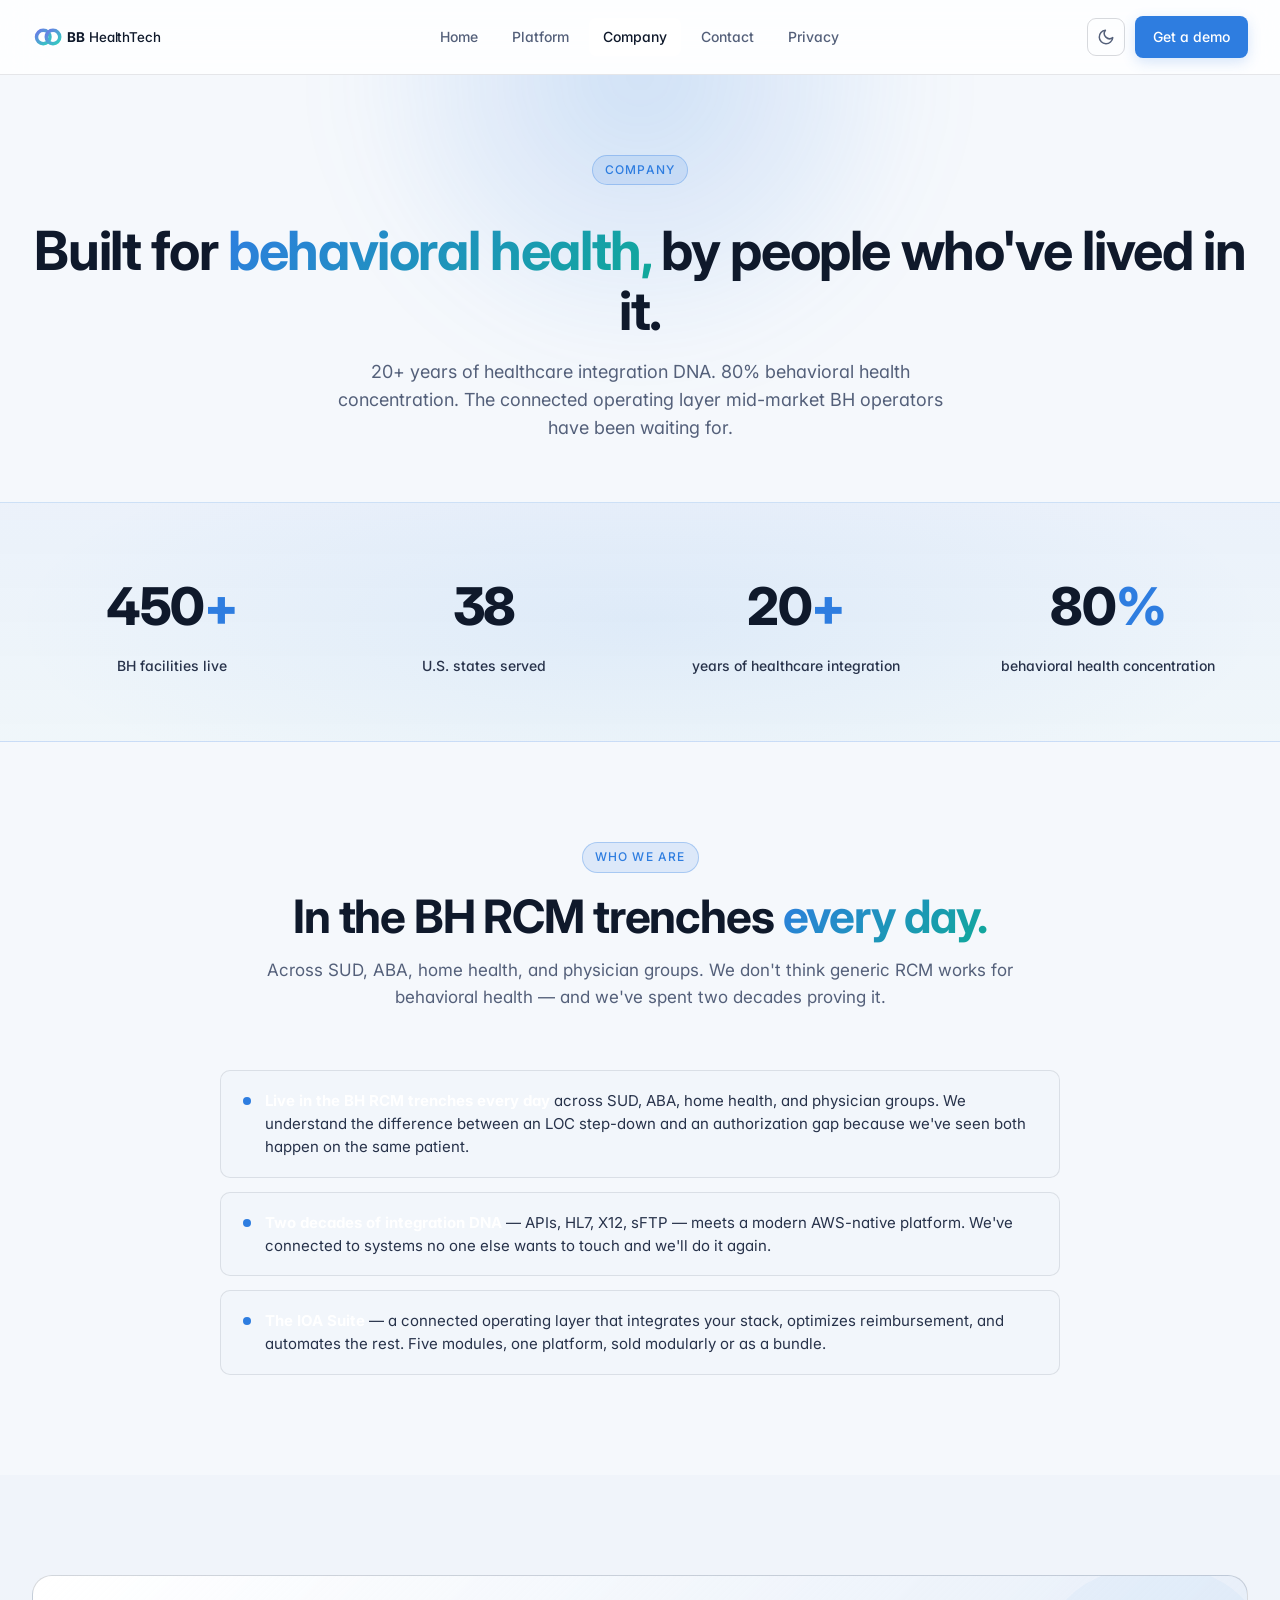
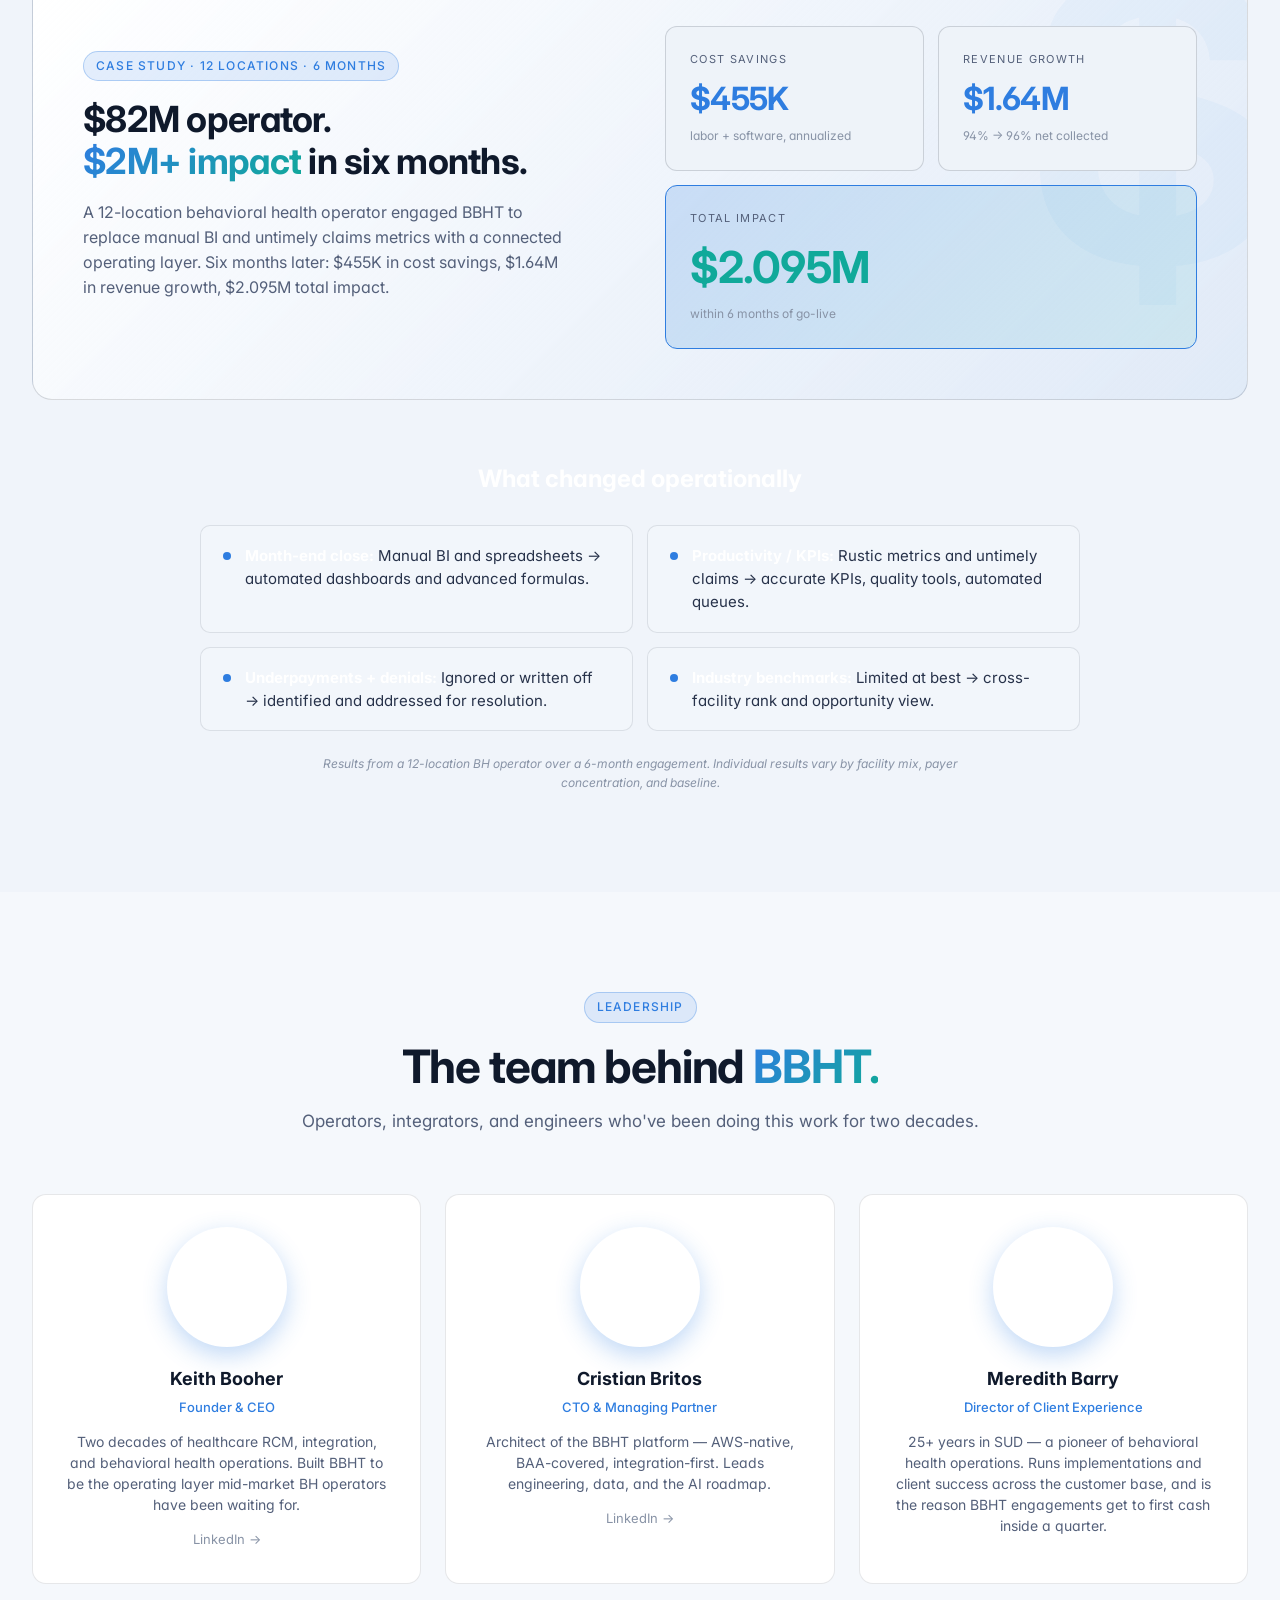
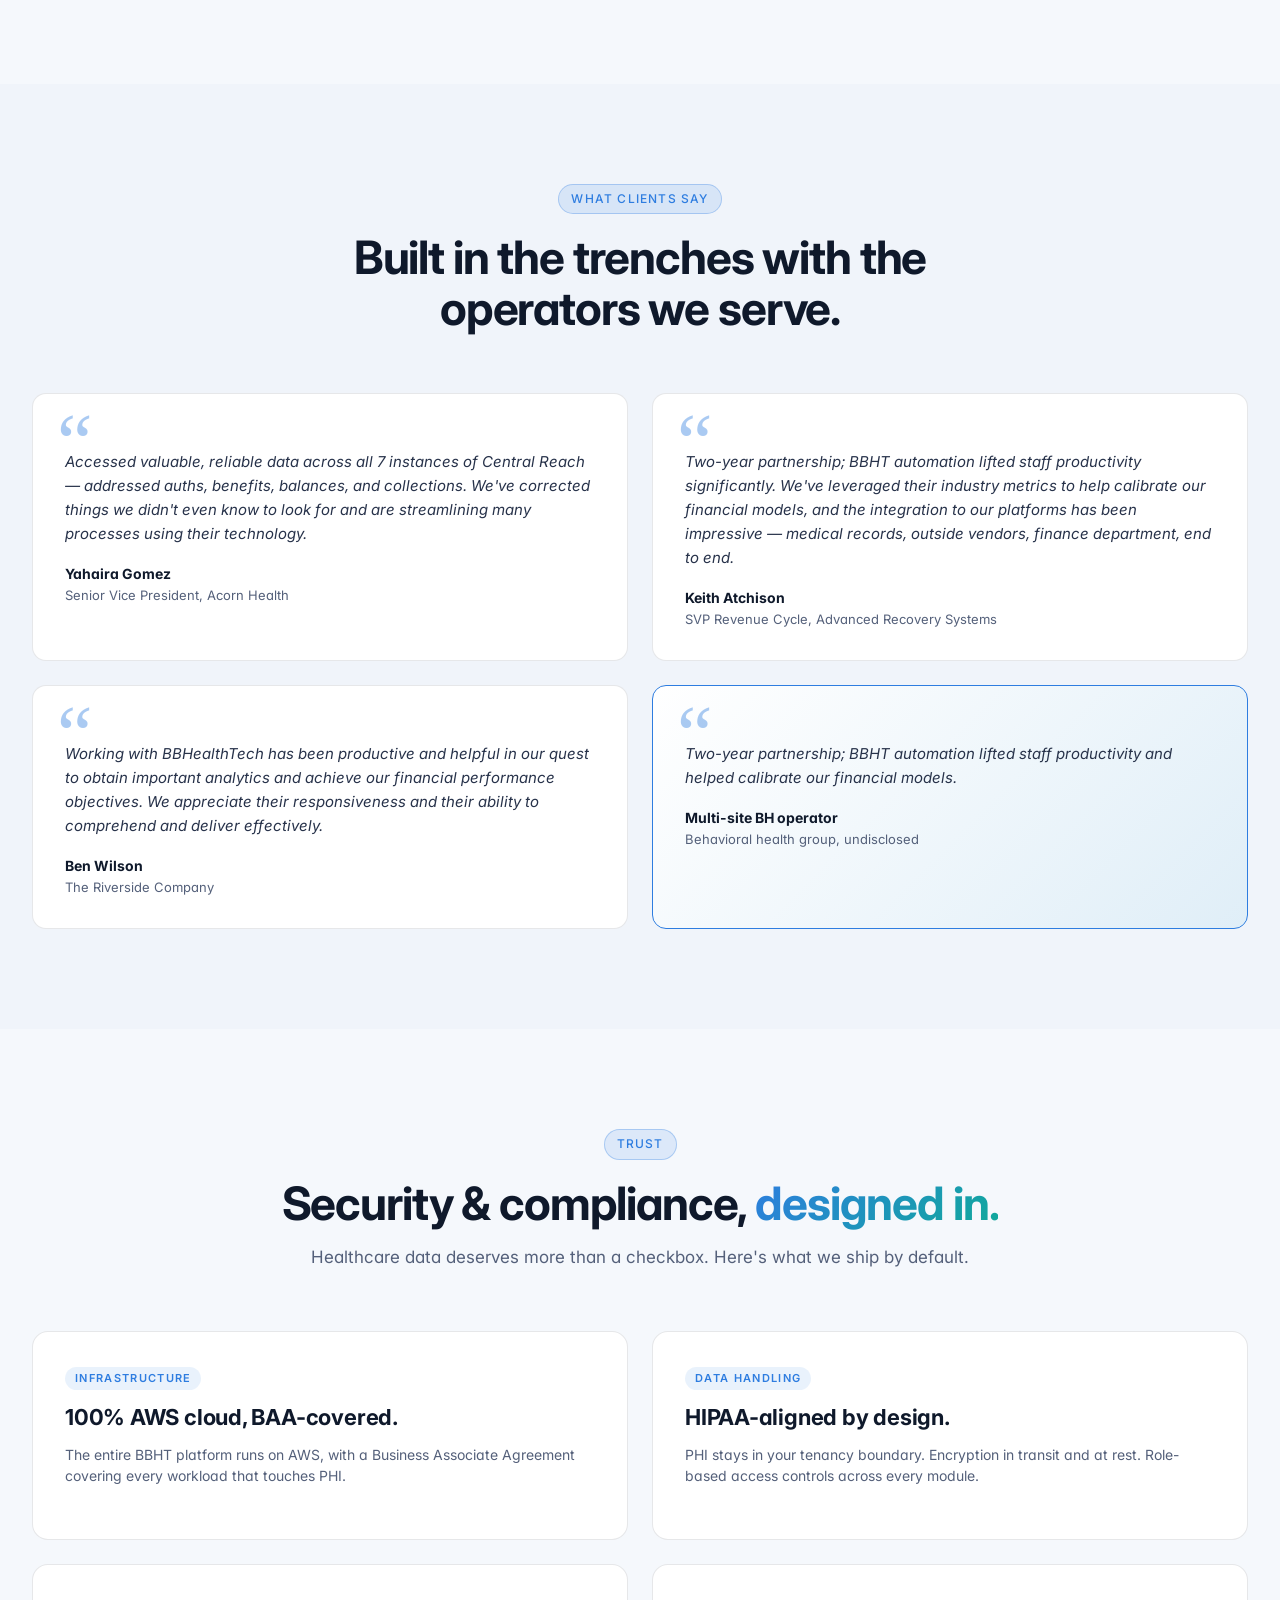
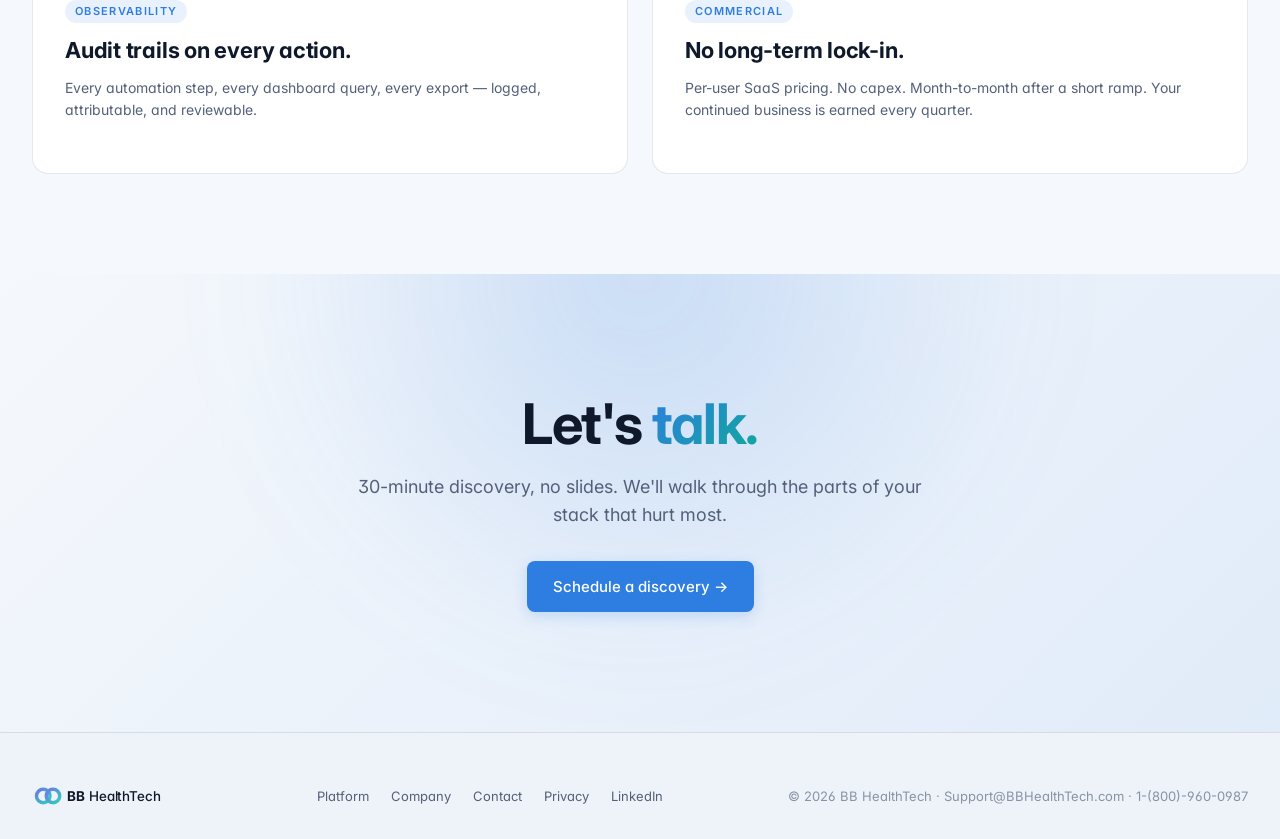
==== company.html @ 1e44d7d8 "Add files via upload" ====
<!doctype html>
<html lang="en">
<head>
<meta charset="utf-8">
<meta name="viewport" content="width=device-width,initial-scale=1">
<title>Company — BB HealthTech</title>
<meta name="description" content="BB HealthTech (BBHT) is the connected operating layer for mid-market behavioral health. 20+ years of healthcare integration DNA. Meet the team.">
<link rel="canonical" href="https://www.bbhealthtech.com/company.html">
<script>try{var t=localStorage.getItem("bbht-theme");document.documentElement.setAttribute("data-theme",t==="dark"?"dark":"light");}catch(e){document.documentElement.setAttribute("data-theme","light");}</script>
<link rel="stylesheet" href="styles.css?v=18">
<link href="https://fonts.googleapis.com/css2?family=Inter:wght@400;500;600;700&display=swap" rel="stylesheet">
<script src="theme.js" defer></script>
</head>
<body>

<nav>
  <div class="nav-inner">
    <a href="/" class="logo" aria-label="BB HealthTech home"><img class="logo-img" alt="BB HealthTech" onerror="bbhtLogoFallback(this)"><span class="logo-fallback" aria-hidden="true"></span></a>
    <div class="nav-links">
      <a href="index.html">Home</a>
      <a href="platform.html">Platform</a>
      <a href="company.html" class="active">Company</a>
      <a href="contact.html">Contact</a>
      <a href="privacy.html">Privacy</a>
    </div>
    <div class="nav-cta">
      <button class="theme-toggle" type="button" aria-label="Toggle theme"></button>
      <a class="btn btn-primary" href="contact.html">Get a demo</a>
    </div>
  </div>
</nav>

<header class="page-hero">
  <div class="container">
    <span class="eyebrow-pill">Company</span>
    <h1>Built for <span class="grad">behavioral health,</span> by people who've lived in it.</h1>
    <p>20+ years of healthcare integration DNA. 80% behavioral health concentration. The connected operating layer mid-market BH operators have been waiting for.</p>
  </div>
</header>

<!-- TRUST -->
<div class="trust">
  <div class="container trust-grid">
    <div><div class="v">450<span class="accent">+</span></div><div class="l">BH facilities live</div></div>
    <div><div class="v">38</div><div class="l">U.S. states served</div></div>
    <div><div class="v">20<span class="accent">+</span></div><div class="l">years of healthcare integration</div></div>
    <div><div class="v">80<span class="accent">%</span></div><div class="l">behavioral health concentration</div></div>
  </div>
</div>

<!-- WHO WE ARE -->
<section>
  <div class="container">
    <div class="section-head">
      <span class="eyebrow">Who we are</span>
      <h2>In the BH RCM trenches <span class="grad">every day.</span></h2>
      <p>Across SUD, ABA, home health, and physician groups. We don't think generic RCM works for behavioral health — and we've spent two decades proving it.</p>
    </div>
    <div class="problem-list" style="grid-template-columns:1fr;max-width:840px;margin:0 auto">
      <div class="row"><div class="dot"></div><p><b style="color:#fff">Live in the BH RCM trenches every day</b> across SUD, ABA, home health, and physician groups. We understand the difference between an LOC step-down and an authorization gap because we've seen both happen on the same patient.</p></div>
      <div class="row"><div class="dot"></div><p><b style="color:#fff">Two decades of integration DNA</b> — APIs, HL7, X12, sFTP — meets a modern AWS-native platform. We've connected to systems no one else wants to touch and we'll do it again.</p></div>
      <div class="row"><div class="dot"></div><p><b style="color:#fff">The IOA Suite</b> — a connected operating layer that integrates your stack, optimizes reimbursement, and automates the rest. Five modules, one platform, sold modularly or as a bundle.</p></div>
    </div>
  </div>
</section>

<!-- CASE STUDY -->
<section class="ioa-frame" id="case-study">
  <div class="container">
    <div class="case-card">
      <div class="case-text">
        <span class="eyebrow-pill">Case study · 12 locations · 6 months</span>
        <h3>$82M operator.<br><span class="grad">$2M+ impact</span> in six months.</h3>
        <p>A 12-location behavioral health operator engaged BBHT to replace manual BI and untimely claims metrics with a connected operating layer. Six months later: $455K in cost savings, $1.64M in revenue growth, $2.095M total impact.</p>
      </div>
      <div class="case-nums">
        <div class="item"><div class="lbl">Cost savings</div><div class="v">$455K</div><div class="sub">labor + software, annualized</div></div>
        <div class="item"><div class="lbl">Revenue growth</div><div class="v">$1.64M</div><div class="sub">94% → 96% net collected</div></div>
        <div class="item big"><div class="lbl">Total impact</div><div class="v">$2.095M</div><div class="sub">within 6 months of go-live</div></div>
      </div>
    </div>

    <div style="max-width:880px;margin:60px auto 0">
      <h3 style="color:#fff;font-size:24px;margin:0 0 28px;text-align:center">What changed operationally</h3>
      <div class="problem-list">
        <div class="row"><div class="dot"></div><p><b style="color:#fff">Month-end close:</b> Manual BI and spreadsheets → automated dashboards and advanced formulas.</p></div>
        <div class="row"><div class="dot"></div><p><b style="color:#fff">Productivity / KPIs:</b> Rustic metrics and untimely claims → accurate KPIs, quality tools, automated queues.</p></div>
        <div class="row"><div class="dot"></div><p><b style="color:#fff">Underpayments + denials:</b> Ignored or written off → identified and addressed for resolution.</p></div>
        <div class="row"><div class="dot"></div><p><b style="color:#fff">Industry benchmarks:</b> Limited at best → cross-facility rank and opportunity view.</p></div>
      </div>
    </div>
    <p class="case-disclaimer" style="text-align:center;margin:24px auto 0;max-width:680px">Results from a 12-location BH operator over a 6-month engagement. Individual results vary by facility mix, payer concentration, and baseline.</p>
  </div>
</section>

<!-- TEAM -->
<section id="team">
  <div class="container">
    <div class="section-head">
      <span class="eyebrow">Leadership</span>
      <h2>The team behind <span class="grad">BBHT.</span></h2>
      <p>Operators, integrators, and engineers who've been doing this work for two decades.</p>
    </div>
    <div class="team-grid">
      <div class="team-card">
        <div class="team-photo" style="background-image:url('https://bbhealthtech.com/wp-content/uploads/2022/07/Keith-Booher.jpg');background-size:cover;background-position:center"></div>
        <h4>Keith Booher</h4>
        <div class="role">Founder &amp; CEO</div>
        <p class="bio">Two decades of healthcare RCM, integration, and behavioral health operations. Built BBHT to be the operating layer mid-market BH operators have been waiting for.</p>
        <a class="li" href="https://www.linkedin.com/in/keithbooher/" target="_blank" rel="noopener">LinkedIn →</a>
      </div>
      <div class="team-card">
        <div class="team-photo" style="background-image:url('https://bbhealthtech.com/wp-content/uploads/2022/07/Cristian-Britos.jpg');background-size:cover;background-position:center"></div>
        <h4>Cristian Britos</h4>
        <div class="role">CTO &amp; Managing Partner</div>
        <p class="bio">Architect of the BBHT platform — AWS-native, BAA-covered, integration-first. Leads engineering, data, and the AI roadmap.</p>
        <a class="li" href="https://www.linkedin.com/in/cristianbritos/" target="_blank" rel="noopener">LinkedIn →</a>
      </div>
      <div class="team-card">
        <div class="team-photo" style="background-image:url('https://bbhealthtech.com/wp-content/uploads/2022/07/unnamed.jpg');background-size:cover;background-position:center"></div>
        <h4>Meredith Barry</h4>
        <div class="role">Director of Client Experience</div>
        <p class="bio">25+ years in SUD — a pioneer of behavioral health operations. Runs implementations and client success across the customer base, and is the reason BBHT engagements get to first cash inside a quarter.</p>
      </div>
    </div>
  </div>
</section>

<!-- TESTIMONIALS -->
<section class="ioa-frame">
  <div class="container">
    <div class="section-head">
      <span class="eyebrow">What clients say</span>
      <h2>Built in the trenches with the operators we serve.</h2>
    </div>
    <div class="testimonial-grid">
      <div class="testimonial">
        <p>Accessed valuable, reliable data across all 7 instances of Central Reach — addressed auths, benefits, balances, and collections. We've corrected things we didn't even know to look for and are streamlining many processes using their technology.</p>
        <div class="who"><b>Yahaira Gomez</b>Senior Vice President, Acorn Health</div>
      </div>
      <div class="testimonial">
        <p>Two-year partnership; BBHT automation lifted staff productivity significantly. We've leveraged their industry metrics to help calibrate our financial models, and the integration to our platforms has been impressive — medical records, outside vendors, finance department, end to end.</p>
        <div class="who"><b>Keith Atchison</b>SVP Revenue Cycle, Advanced Recovery Systems</div>
      </div>
      <div class="testimonial">
        <p>Working with BBHealthTech has been productive and helpful in our quest to obtain important analytics and achieve our financial performance objectives. We appreciate their responsiveness and their ability to comprehend and deliver effectively.</p>
        <div class="who"><b>Ben Wilson</b>The Riverside Company</div>
      </div>
      <div class="testimonial" style="background:linear-gradient(135deg,var(--surface) 0%,rgba(31,169,217,.08) 100%);border-color:var(--cyan)">
        <p>Two-year partnership; BBHT automation lifted staff productivity and helped calibrate our financial models.</p>
        <div class="who"><b>Multi-site BH operator</b>Behavioral health group, undisclosed</div>
      </div>
    </div>
  </div>
</section>

<!-- TRUST: COMPLIANCE -->
<section>
  <div class="container">
    <div class="section-head">
      <span class="eyebrow">Trust</span>
      <h2>Security &amp; compliance, <span class="grad">designed in.</span></h2>
      <p>Healthcare data deserves more than a checkbox. Here's what we ship by default.</p>
    </div>
    <div class="features">
      <div class="feature">
        <span class="badge">Infrastructure</span>
        <h3>100% AWS cloud, BAA-covered.</h3>
        <p>The entire BBHT platform runs on AWS, with a Business Associate Agreement covering every workload that touches PHI.</p>
      </div>
      <div class="feature">
        <span class="badge">Data handling</span>
        <h3>HIPAA-aligned by design.</h3>
        <p>PHI stays in your tenancy boundary. Encryption in transit and at rest. Role-based access controls across every module.</p>
      </div>
      <div class="feature">
        <span class="badge">Observability</span>
        <h3>Audit trails on every action.</h3>
        <p>Every automation step, every dashboard query, every export — logged, attributable, and reviewable.</p>
      </div>
      <div class="feature">
        <span class="badge">Commercial</span>
        <h3>No long-term lock-in.</h3>
        <p>Per-user SaaS pricing. No capex. Month-to-month after a short ramp. Your continued business is earned every quarter.</p>
      </div>
    </div>
  </div>
</section>

<!-- CTA -->
<section class="cta">
  <div class="container cta-inner">
    <h2>Let's <span class="grad">talk.</span></h2>
    <p>30-minute discovery, no slides. We'll walk through the parts of your stack that hurt most.</p>
    <a href="contact.html" class="btn btn-primary btn-lg">Schedule a discovery →</a>
  </div>
</section>

<footer>
  <div class="container foot">
    <div class="logo"><img class="logo-img" alt="BB HealthTech" onerror="bbhtLogoFallback(this)"><span class="logo-fallback" aria-hidden="true"></span></div>
    <div class="foot-links">
      <a href="platform.html">Platform</a>
      <a href="company.html">Company</a>
      <a href="contact.html">Contact</a>
      <a href="privacy.html">Privacy</a>
      <a href="https://www.linkedin.com/company/bbhealthtech/" target="_blank" rel="noopener">LinkedIn</a>
    </div>
    <div>© 2026 BB HealthTech · Support@BBHealthTech.com · 1-(800)-960-0987</div>
  </div>
</footer>

</body>
</html>
---- styles.css ----
/* ===========================================================
   BB HealthTech — v1.0 static site
   Direction C aesthetic; brand: navy/cyan/gold on dark
   =========================================================== */

:root{
  /* ===== LIGHT THEME (default) ===== */
  --bg:#F5F8FC;
  --bg-2:#FFFFFF;
  --surface:#FFFFFF;
  --surface-2:#FFFFFF;
  --cyan:#2E7DE0;
  --cyan-dim:#2266C4;
  --cyan-glow:rgba(46,125,224,.20);
  --gold:#10A99A;
  --green:#0EA371;
  --red:#E1463C;
  --text-strong:#0F192B;
  --text:#27324A;
  --text-2:#54607A;
  --text-3:#8893A6;
  --line:rgba(16,25,43,.10);
  --line-2:rgba(16,25,43,.16);
  --fill:#F2F6FB;
  --fill-2:#EAF0F8;
  --inset:#EEF3F9;
  --inset-soft:#F0F4FA;
  --shadow:rgba(22,42,84,.10);
  --shadow-strong:rgba(22,42,84,.16);
  --shadow-sm:rgba(22,42,84,.06);
  --nav-bg:rgba(255,255,255,.82);
  --lift-bg:linear-gradient(180deg,#FFFFFF 0%, #EEF3FA 100%);
  color-scheme:light;
}
:root[data-theme="dark"]{
  --bg:#16203A;
  --bg-2:#1B2742;
  --surface:#1E2B49;
  --surface-2:#243358;
  --cyan:#4F9BEA;
  --cyan-dim:#3F86D4;
  --cyan-glow:rgba(79,155,234,.38);
  --gold:#2FD0BE;
  --green:#10B981;
  --red:#EF4444;
  --text-strong:#F1F5FB;
  --text:#DCE4F0;
  --text-2:#9DABC4;
  --text-3:#6E7C97;
  --line:rgba(255,255,255,.09);
  --line-2:rgba(255,255,255,.14);
  --fill:rgba(255,255,255,.04);
  --fill-2:rgba(255,255,255,.06);
  --inset:rgba(0,0,0,.22);
  --inset-soft:rgba(0,0,0,.16);
  --shadow:rgba(0,0,0,.34);
  --shadow-strong:rgba(0,0,0,.50);
  --shadow-sm:rgba(0,0,0,.20);
  --nav-bg:rgba(18,26,48,.82);
  --lift-bg:linear-gradient(180deg,#1B2540 0%, #161E36 100%);
  color-scheme:dark;
}

*{box-sizing:border-box}
html,body{margin:0;padding:0;background:var(--bg);color:var(--text);font-family:"Inter",-apple-system,BlinkMacSystemFont,"Segoe UI",Helvetica,Arial,sans-serif;line-height:1.55;-webkit-font-smoothing:antialiased}
body{font-feature-settings:"ss01","cv11";overflow-x:hidden}
a{color:inherit;text-decoration:none}
img{max-width:100%;display:block}

.container{max-width:1280px;margin:0 auto;padding:0 32px;position:relative}
.narrow{max-width:880px;margin:0 auto;padding:0 32px}

/* ---------- NAV ---------- */
nav{position:sticky;top:0;z-index:100;background:var(--nav-bg);backdrop-filter:blur(20px);-webkit-backdrop-filter:blur(20px);border-bottom:1px solid var(--line)}
.nav-inner{display:flex;align-items:center;justify-content:space-between;padding:16px 32px;max-width:1280px;margin:0 auto}
.logo{display:flex;align-items:center;gap:10px;font-weight:600;font-size:16px;color:var(--text-strong);letter-spacing:-.01em}
.logo-mark{width:28px;height:28px;border-radius:7px;background:linear-gradient(135deg,var(--cyan),#1380a8);display:grid;place-items:center;font-weight:800;color:var(--text-strong);font-size:12px;box-shadow:0 4px 14px var(--cyan-glow)}
.nav-links{display:flex;gap:6px}
.nav-links a{padding:8px 14px;border-radius:8px;font-size:14px;color:var(--text-2);transition:all .15s;font-weight:500}
.nav-links a:hover,.nav-links a.active{background:var(--surface);color:var(--text-strong)}
.nav-cta{display:flex;gap:10px;align-items:center}

/* ---------- BUTTONS ---------- */
.btn{display:inline-flex;align-items:center;gap:8px;padding:10px 18px;border-radius:8px;font-size:14px;font-weight:500;cursor:pointer;transition:all .15s;border:none;font-family:inherit}
.btn-primary{background:var(--cyan);color:#fff;box-shadow:0 4px 14px var(--cyan-glow)}
.btn-primary:hover{background:var(--cyan-dim);transform:translateY(-1px)}
.btn-ghost{color:var(--text);border:1px solid var(--line-2);background:transparent}
.btn-ghost:hover{background:var(--surface);border-color:var(--cyan)}
.btn-lg{padding:14px 26px;font-size:15px}

/* ---------- HERO ---------- */
.hero{padding:80px 0 60px;position:relative;overflow:hidden}
.hero-bg{position:absolute;inset:0;pointer-events:none;z-index:0}
.hero-bg::before{content:"";position:absolute;width:600px;height:600px;border-radius:50%;background:radial-gradient(circle,var(--cyan-glow),transparent 70%);top:-200px;right:-100px;filter:blur(40px)}
.hero-bg::after{content:"";position:absolute;width:500px;height:500px;border-radius:50%;background:radial-gradient(circle,rgba(31,182,166,.15),transparent 70%);bottom:-200px;left:-100px;filter:blur(40px)}
.hero-inner{position:relative;z-index:1;text-align:center;max-width:900px;margin:0 auto 60px}
.hero-chip{display:inline-flex;align-items:center;gap:8px;padding:6px 14px;background:var(--surface);border:1px solid var(--line-2);border-radius:999px;font-size:13px;color:var(--text-2);margin-bottom:28px}
.hero-chip .dot{width:6px;height:6px;border-radius:50%;background:var(--green);box-shadow:0 0 8px var(--green)}
.hero h1{font-size:62px;line-height:1.05;letter-spacing:-.03em;margin:0 0 24px;font-weight:700;color:var(--text-strong)}
.hero h1 .grad{background:linear-gradient(135deg,var(--cyan) 0%,var(--gold) 100%);-webkit-background-clip:text;-webkit-text-fill-color:transparent;background-clip:text}
.hero .sub{font-size:20px;color:var(--text-2);max-width:680px;margin:0 auto 36px;line-height:1.55}
.hero-actions{display:flex;gap:14px;justify-content:center;flex-wrap:wrap}

/* ---------- PRODUCT SCREENSHOT ---------- */
.product-shot{position:relative;z-index:1;max-width:1200px;margin:0 auto;border-radius:16px;background:var(--bg-2);border:1px solid var(--line-2);box-shadow:0 40px 80px var(--shadow-strong),0 0 0 1px rgba(255,255,255,.04),0 0 100px rgba(46,125,224,.15);overflow:hidden}
.ps-chrome{padding:12px 16px;border-bottom:1px solid var(--line);display:flex;align-items:center;gap:12px;background:var(--fill)}
.ps-dot{width:10px;height:10px;border-radius:50%;background:var(--line-2)}
.ps-dot.r{background:#FF5F57}.ps-dot.y{background:#FEBC2E}.ps-dot.g{background:#28C840}
.ps-url{flex:1;background:var(--inset);border-radius:6px;padding:6px 12px;font-size:12px;color:var(--text-3);font-family:ui-monospace,SFMono-Regular,Menlo,monospace;text-align:center;max-width:380px;margin:0 auto}
.ps-url b{color:var(--text-2)}
.ps-body{padding:24px;display:grid;grid-template-columns:200px 1fr;gap:24px;min-height:520px}
.ps-side{background:var(--inset);border-radius:10px;padding:16px}
.ps-side .ttl{font-size:11px;color:var(--text-3);text-transform:uppercase;letter-spacing:.12em;margin-bottom:10px;padding:0 8px}
.ps-side .it{padding:9px 12px;border-radius:6px;font-size:13px;color:var(--text-2);margin-bottom:4px;cursor:default;display:flex;align-items:center;gap:10px}
.ps-side .it::before{content:"";width:6px;height:6px;border-radius:50%;background:var(--line-2)}
.ps-side .it.active{background:rgba(46,125,224,.15);color:var(--text-strong)}
.ps-side .it.active::before{background:var(--cyan);box-shadow:0 0 8px var(--cyan)}
.ps-main h2{margin:0 0 4px;color:var(--text-strong);font-size:22px}
.ps-main .crumb{font-size:12px;color:var(--text-3);margin-bottom:18px;text-transform:uppercase;letter-spacing:.1em}
.kpi-row{display:grid;grid-template-columns:repeat(4,1fr);gap:14px;margin-bottom:24px}
.kpi{background:var(--fill);border:1px solid var(--line);border-radius:10px;padding:14px}
.kpi .lbl{font-size:11px;color:var(--text-3);text-transform:uppercase;letter-spacing:.1em;margin-bottom:6px}
.kpi .v{font-size:24px;color:var(--text-strong);font-weight:600;letter-spacing:-.02em}
.kpi .d{font-size:11px;color:var(--green);display:inline-flex;align-items:center;gap:2px;margin-top:2px}
.kpi .d.bad{color:var(--red)}
.chart{background:var(--fill);border:1px solid var(--line);border-radius:10px;padding:16px;height:220px;position:relative}
.chart-head{display:flex;justify-content:space-between;align-items:center;margin-bottom:10px}
.chart-title{color:var(--text-strong);font-size:14px;font-weight:500}
.chart-legend{display:flex;gap:14px;font-size:11px;color:var(--text-3)}
.chart-legend span{display:inline-flex;align-items:center;gap:6px}
.chart-legend i{display:inline-block;width:8px;height:8px;border-radius:2px}
.bars{display:flex;align-items:flex-end;gap:10px;height:140px;margin-top:14px}
.bar{flex:1;display:flex;flex-direction:column;align-items:center;gap:4px;position:relative}
.bar .stack{width:100%;display:flex;flex-direction:column;gap:2px;border-radius:4px;overflow:hidden}
.bar .s1{background:var(--cyan);height:60px}
.bar .s2{background:rgba(46,125,224,.3);height:20px}
.bar:nth-child(2) .s1{height:80px}.bar:nth-child(2) .s2{height:14px}
.bar:nth-child(3) .s1{height:65px}.bar:nth-child(3) .s2{height:30px}
.bar:nth-child(4) .s1{height:90px}.bar:nth-child(4) .s2{height:18px}
.bar:nth-child(5) .s1{height:75px}.bar:nth-child(5) .s2{height:12px}
.bar:nth-child(6) .s1{height:100px}.bar:nth-child(6) .s2{height:8px}
.bar .lab{font-size:10px;color:var(--text-3);margin-top:6px}

/* ---------- TRUST STRIP (v1.5: brightened, the moat made visible) ---------- */
.trust{padding:64px 0;border-top:1px solid rgba(46,125,224,.18);border-bottom:1px solid rgba(46,125,224,.18);background:linear-gradient(180deg,rgba(46,125,224,.05),rgba(31,182,166,.025));position:relative;overflow:hidden}
.trust::before{content:"";position:absolute;inset:0;background:radial-gradient(ellipse 900px 280px at 50% 50%, rgba(46,125,224,.08), transparent 70%);pointer-events:none}
.trust-grid{display:grid;grid-template-columns:repeat(4,1fr);gap:32px;text-align:center;position:relative}
.trust .v{font-size:52px;color:var(--text-strong);font-weight:800;letter-spacing:-.025em;text-shadow:0 4px 30px rgba(46,125,224,.22)}
.trust .v .accent{color:var(--cyan);text-shadow:0 0 24px rgba(46,125,224,.55)}
.trust .l{font-size:14px;color:var(--text);margin-top:8px;font-weight:500}

/* ---------- SECTIONS ---------- */
section{padding:100px 0}
/* v1.5: lift sections used for dense content (Problem, Modules) — softer dark navy that reads easier */
section.section-lift{background:var(--lift-bg);position:relative}
section.section-lift::before{content:"";position:absolute;top:0;left:0;right:0;height:1px;background:linear-gradient(90deg, transparent, rgba(46,125,224,.22), transparent)}
section.section-lift::after{content:"";position:absolute;bottom:0;left:0;right:0;height:1px;background:linear-gradient(90deg, transparent, rgba(46,125,224,.12), transparent)}
section.section-lift .problem-card{background:var(--surface-2);border-color:rgba(46,125,224,.15);box-shadow:0 4px 14px var(--shadow-sm)}
section.section-lift .problem-card:hover{border-color:var(--cyan);transform:translateY(-3px);box-shadow:0 12px 28px var(--shadow), 0 0 0 1px rgba(46,125,224,.22)}
section.section-lift .problem-card .lbl{color:var(--text)}
section.section-lift .problem-list .row{background:var(--fill-2);border-color:var(--line-2)}
section.section-lift .feature{background:var(--surface-2);border:1px solid rgba(46,125,224,.12);box-shadow:0 4px 14px var(--shadow-sm)}
section.section-lift .feature:hover{border-color:var(--cyan);transform:translateY(-3px);box-shadow:0 14px 32px var(--shadow), 0 0 0 1px rgba(46,125,224,.22)}
.section-head{text-align:center;max-width:760px;margin:0 auto 60px}
.section-head .eyebrow,.eyebrow-pill{display:inline-block;padding:5px 12px;background:rgba(46,125,224,.12);border:1px solid rgba(46,125,224,.3);border-radius:999px;font-size:12px;color:var(--cyan);letter-spacing:.1em;text-transform:uppercase;margin-bottom:18px;font-weight:500}
.section-head h2{font-size:46px;color:var(--text-strong);letter-spacing:-.025em;margin:0 0 16px;font-weight:700;line-height:1.1}
.section-head h2 .grad{background:linear-gradient(135deg,var(--cyan),var(--gold));-webkit-background-clip:text;-webkit-text-fill-color:transparent;background-clip:text}
.section-head p{color:var(--text-2);font-size:17px;margin:0}

/* ---------- PROBLEM STATS ---------- */
.problem-grid{display:grid;grid-template-columns:repeat(4,1fr);gap:18px;margin-bottom:36px}
.problem-card{background:var(--surface);border:1px solid var(--line);border-radius:14px;padding:24px;transition:all .15s}
.problem-card:hover{border-color:var(--cyan);transform:translateY(-2px)}
.problem-card .big{font-size:34px;font-weight:700;color:var(--text-strong);letter-spacing:-.02em}
.problem-card .big .accent{color:var(--cyan)}
.problem-card .lbl{font-size:13px;color:var(--text-2);margin-top:6px;line-height:1.4}
.problem-list{display:grid;grid-template-columns:repeat(2,1fr);gap:14px}
.problem-list .row{display:flex;gap:14px;padding:18px 22px;background:var(--fill);border:1px solid var(--line);border-radius:10px;color:var(--text)}
.problem-list .row .dot{width:8px;height:8px;border-radius:50%;background:var(--cyan);margin-top:8px;flex-shrink:0}
.problem-list .row p{margin:0;font-size:15px;color:var(--text)}

/* ---------- IOA FRAMEWORK ---------- */
.ioa-frame{background:var(--inset-soft)}
.ioa-grid{display:grid;grid-template-columns:repeat(3,1fr);gap:20px}
.ioa-card{background:var(--surface);border:1px solid var(--line);border-radius:14px;padding:32px 28px;position:relative;overflow:hidden;transition:all .2s}
.ioa-card:hover{border-color:var(--cyan);transform:translateY(-3px)}
.ioa-card::before{content:"";position:absolute;top:0;left:0;right:0;height:3px;background:var(--cyan)}
.ioa-card .letter{font-size:54px;font-weight:800;color:var(--cyan);line-height:1;letter-spacing:-.04em;margin-bottom:14px}
.ioa-card h3{font-size:22px;margin:6px 0 10px;color:var(--text-strong)}
.ioa-card .sub{color:var(--gold);font-size:12px;letter-spacing:.12em;text-transform:uppercase;margin-bottom:14px;font-weight:600}
.ioa-card p{color:var(--text-2);margin:0;font-size:15px}

/* ---------- FEATURE / MODULE CARDS ---------- */
.features{display:grid;grid-template-columns:1fr 1fr;gap:24px}
.feature{background:var(--surface);border:1px solid var(--line);border-radius:16px;padding:32px;transition:all .2s;position:relative;overflow:hidden}
.feature:hover{border-color:var(--cyan);transform:translateY(-3px);box-shadow:0 20px 40px var(--shadow)}
.feature .badge{display:inline-block;font-size:11px;text-transform:uppercase;letter-spacing:.12em;color:var(--cyan);font-weight:600;margin-bottom:10px;padding:3px 10px;background:rgba(46,125,224,.1);border-radius:999px}
.feature .badge.roadmap{color:var(--gold);background:rgba(31,182,166,.1)}
.feature h3{font-size:22px;color:var(--text-strong);margin:0 0 10px;letter-spacing:-.01em}
.feature p{color:var(--text-2);font-size:14px;margin:0 0 20px}
.feature .mock{background:var(--inset);border-radius:10px;padding:14px;border:1px solid var(--line);font-family:ui-monospace,SFMono-Regular,Menlo,monospace;font-size:12px}

/* AdmitIQ mock */
.mock-row{display:flex;justify-content:space-between;padding:8px 0;border-bottom:1px dashed var(--line);color:var(--text-2)}
.mock-row:last-child{border-bottom:none}
.mock-row b{color:var(--text-strong)}
.mock-row .ok{color:var(--green)}
.mock-row .warn{color:var(--gold)}
.pfr-total{margin-top:10px;padding-top:14px;border-top:1px solid var(--cyan);display:flex;justify-content:space-between;color:var(--text-strong);font-weight:600}
.pfr-total span:last-child{color:var(--cyan);font-size:18px}

/* Denials list */
.denials-list .d-it{display:grid;grid-template-columns:1fr auto;align-items:center;padding:10px 0;border-bottom:1px dashed var(--line);color:var(--text-2);gap:12px}
.denials-list .d-it:last-child{border-bottom:none}
.denials-list .pill{padding:3px 10px;border-radius:999px;font-size:11px;font-weight:600;white-space:nowrap}
.pill.resolved{background:rgba(16,185,129,.15);color:var(--green)}
.pill.workflow{background:rgba(31,182,166,.15);color:var(--gold)}
.pill.review{background:rgba(46,125,224,.15);color:var(--cyan)}

/* Census heatmap */
.census-grid{display:grid;grid-template-columns:repeat(7,1fr);gap:3px}
.census-grid .c{aspect-ratio:1/1;border-radius:3px;background:var(--line)}
.census-grid .c.l1{background:rgba(46,125,224,.25)}
.census-grid .c.l2{background:rgba(46,125,224,.5)}
.census-grid .c.l3{background:rgba(46,125,224,.75)}
.census-grid .c.l4{background:var(--cyan)}
.census-grid .c.miss{background:rgba(239,68,68,.5)}
.census-foot{display:flex;justify-content:space-between;margin-top:10px;color:var(--text-2);font-size:11px}

/* Analytics mock (QuickSight-style) */
.qs-mock{background:var(--inset);border-radius:10px;padding:14px;border:1px solid var(--line)}
.qs-tabs{display:flex;gap:6px;font-size:11px;color:var(--text-2);margin-bottom:12px;border-bottom:1px solid var(--line);padding-bottom:10px}
.qs-tab{padding:4px 10px;border-radius:5px}
.qs-tab.active{background:rgba(46,125,224,.18);color:var(--text-strong)}
.qs-chart-row{display:grid;grid-template-columns:1fr 1fr;gap:10px}
.qs-pie{aspect-ratio:1/1;border-radius:50%;background:conic-gradient(var(--cyan) 0% 42%, var(--gold) 42% 58%, rgba(46,125,224,.4) 58% 78%, rgba(31,182,166,.4) 78% 100%);position:relative;max-width:120px;margin:0 auto}
.qs-pie::after{content:"";position:absolute;inset:30%;border-radius:50%;background:var(--bg-2)}
.qs-bars{display:flex;align-items:flex-end;gap:4px;height:100px}
.qs-bars .b{flex:1;background:var(--cyan);border-radius:2px 2px 0 0;opacity:.4}
.qs-bars .b.hi{opacity:1}

/* Roadmap timeline */
.roadmap{display:grid;grid-template-columns:repeat(3,1fr);gap:20px;margin-top:40px}
.rm-card{background:var(--surface);border:1px solid var(--line);border-radius:14px;padding:28px;position:relative}
.rm-card .when{font-size:11px;letter-spacing:.14em;text-transform:uppercase;color:var(--gold);font-weight:700;margin-bottom:14px;display:flex;align-items:center;gap:8px}
.rm-card .when::before{content:"";width:8px;height:8px;border-radius:50%;background:var(--gold)}
.rm-card.now .when{color:var(--green)}
.rm-card.now .when::before{background:var(--green);box-shadow:0 0 8px var(--green)}
.rm-card h3{color:var(--text-strong);font-size:20px;margin:0 0 10px;letter-spacing:-.01em}
.rm-card p{color:var(--text-2);font-size:14px;margin:0}
.rm-card ul{margin:14px 0 0;padding:0;list-style:none}
.rm-card li{padding:6px 0;color:var(--text-2);font-size:13px;display:flex;gap:8px}
.rm-card li::before{content:"→";color:var(--cyan)}

/* ---------- INTEGRATIONS ---------- */
.integ-section{background:var(--inset-soft)}
.integ-marquee{display:grid;grid-template-columns:repeat(7,1fr);gap:12px;margin-top:24px}
.integ-chip{background:var(--surface);border:1px solid var(--line);border-radius:10px;padding:18px 12px;text-align:center;color:var(--text);font-size:13px;font-weight:500;transition:all .15s;display:flex;flex-direction:column;align-items:center;justify-content:center;gap:10px;min-height:114px;text-decoration:none;cursor:pointer}
.integ-chip:hover{border-color:var(--cyan);transform:translateY(-3px);box-shadow:0 10px 24px var(--shadow)}
.integ-chip img{width:150px;height:50px;object-fit:contain;border-radius:8px;background:rgba(255,255,255,.97);padding:6px 10px;box-sizing:border-box;opacity:.95;transition:opacity .15s}
.integ-chip:hover img{opacity:1}
.integ-chip .name{color:var(--text-2);font-size:11px;letter-spacing:.06em;text-transform:uppercase;font-weight:600;transition:color .15s}
.integ-chip:hover .name{color:var(--text-strong)}
.integ-chip.text-only .name{color:var(--text);font-size:22px;text-transform:none;letter-spacing:0;font-weight:500}
.integ-chip.text-only:hover .name{color:var(--cyan)}
/* Sunwave logo has white text — wrap img in .logo-card so white card stays, then invert+hue-rotate flips white to black while preserving brand colors. Card sized to match other logo boxes. */
.integ-chip .logo-card{width:150px;height:50px;background:rgba(255,255,255,.97);border-radius:8px;padding:6px 10px;box-sizing:border-box;display:flex;align-items:center;justify-content:center}
.integ-chip .logo-card img{width:auto;height:auto;max-width:100%;max-height:100%;background:transparent !important;padding:0 !important;border-radius:0 !important;filter:invert(1) hue-rotate(180deg)}
.integ-intro{margin:0 auto 24px;font-size:15px;color:var(--text-2);text-align:center;max-width:1200px;line-height:1.6}
/* Integrations section uses longer copy — give the headers room so they don't wrap on desktop */
.integ-section .section-head{max-width:1200px}
.integ-disclaimer{margin:36px auto 0;font-size:12px;color:var(--text-3);text-align:center;max-width:720px;font-style:italic;line-height:1.55}

/* ---------- CASE STUDY ---------- */
.case-card{background:linear-gradient(135deg,var(--surface) 0%,rgba(46,125,224,.08) 100%);border:1px solid var(--line-2);border-radius:20px;padding:50px;display:grid;grid-template-columns:1fr 1fr;gap:50px;align-items:center;position:relative;overflow:hidden}
.case-card::before{content:"$";position:absolute;font-size:400px;line-height:1;color:rgba(46,125,224,.04);right:-40px;top:-60px;font-weight:700;pointer-events:none}
.case-text h3{font-size:36px;color:var(--text-strong);letter-spacing:-.02em;margin:0 0 18px;line-height:1.15}
.case-text h3 .grad{background:linear-gradient(135deg,var(--cyan),var(--gold));-webkit-background-clip:text;-webkit-text-fill-color:transparent;background-clip:text}
.case-text p{color:var(--text-2);font-size:16px;max-width:480px;margin:0 0 24px}
.case-nums{display:grid;grid-template-columns:1fr 1fr;gap:14px;position:relative;z-index:1}
.case-nums .item{background:var(--inset);border:1px solid var(--line-2);border-radius:12px;padding:24px}
.case-nums .item.big{grid-column:1/-1;background:linear-gradient(135deg,rgba(46,125,224,.2),rgba(31,182,166,.1));border-color:var(--cyan)}
.case-nums .lbl{font-size:11px;color:var(--text-2);text-transform:uppercase;letter-spacing:.12em;margin-bottom:6px}
.case-nums .v{font-size:32px;color:var(--cyan);font-weight:700;letter-spacing:-.02em}
.case-nums .big .v{font-size:44px;color:var(--gold)}
.case-nums .sub{font-size:12px;color:var(--text-3);margin-top:4px}
.case-disclaimer{font-size:12px;color:var(--text-3);font-style:italic;margin-top:18px;max-width:480px}

/* ---------- TESTIMONIAL ---------- */
.testimonial-grid{display:grid;grid-template-columns:repeat(2,1fr);gap:24px}
.testimonial{background:var(--surface);border:1px solid var(--line);border-radius:14px;padding:32px;position:relative}
.testimonial::before{content:"\201C";position:absolute;top:8px;left:24px;font-size:80px;color:var(--cyan);line-height:1;opacity:.4;font-family:Georgia,serif}
.testimonial p{margin:24px 0 18px;color:var(--text);font-size:15px;line-height:1.6;font-style:italic}
.testimonial .who{color:var(--text-2);font-size:13px;line-height:1.4}
.testimonial .who b{color:var(--text-strong);font-style:normal;display:block;font-size:14px;margin-bottom:2px}

/* ---------- TEAM ---------- */
.team-grid{display:grid;grid-template-columns:repeat(3,1fr);gap:24px}
.team-card{background:var(--surface);border:1px solid var(--line);border-radius:14px;padding:32px;text-align:center;transition:all .2s}
.team-card:hover{border-color:var(--cyan);transform:translateY(-3px)}
.team-photo{width:120px;height:120px;border-radius:50%;margin:0 auto 18px;background:linear-gradient(135deg,var(--cyan),var(--gold));display:grid;place-items:center;color:#0A1426;font-weight:800;font-size:42px;letter-spacing:-.02em;box-shadow:0 8px 24px rgba(46,125,224,.3)}
.team-card h4{margin:0 0 4px;color:var(--text-strong);font-size:18px}
.team-card .role{color:var(--cyan);font-size:13px;font-weight:500;margin-bottom:14px}
.team-card .bio{color:var(--text-2);font-size:14px;line-height:1.5;margin:0}
.team-card .li{display:inline-block;margin-top:14px;color:var(--text-3);font-size:13px}
.team-card .li:hover{color:var(--cyan)}

/* ---------- CTA ---------- */
.cta{padding:120px 0;background:linear-gradient(135deg,var(--bg) 0%,rgba(46,125,224,.1) 100%);text-align:center;position:relative;overflow:hidden}
.cta::before{content:"";position:absolute;width:800px;height:800px;border-radius:50%;background:radial-gradient(circle,var(--cyan-glow),transparent 70%);top:-400px;left:50%;transform:translateX(-50%);filter:blur(60px);pointer-events:none}
.cta-inner{position:relative;z-index:1}
.cta h2{font-size:56px;color:var(--text-strong);letter-spacing:-.025em;margin:0 0 18px;line-height:1.1}
.cta h2 .grad{background:linear-gradient(135deg,var(--cyan),var(--gold));-webkit-background-clip:text;-webkit-text-fill-color:transparent;background-clip:text}
.cta p{color:var(--text-2);font-size:18px;max-width:580px;margin:0 auto 32px}

/* ---------- FOOTER ---------- */
footer{padding:48px 0 28px;border-top:1px solid var(--line);font-size:13px;color:var(--text-3);background:var(--inset)}
.foot{display:flex;justify-content:space-between;align-items:center;flex-wrap:wrap;gap:20px}
.foot a{color:var(--text-2)}.foot a:hover{color:var(--text-strong)}
.foot-links{display:flex;gap:22px;flex-wrap:wrap}

/* ---------- INTERIOR PAGE HEADERS ---------- */
.page-hero{padding:80px 0 60px;text-align:center;position:relative;overflow:hidden}
.page-hero::before{content:"";position:absolute;width:600px;height:600px;border-radius:50%;background:radial-gradient(circle,var(--cyan-glow),transparent 70%);top:-300px;left:50%;transform:translateX(-50%);filter:blur(40px);pointer-events:none}
.page-hero h1{position:relative;font-size:54px;letter-spacing:-.025em;margin:18px 0 18px;color:var(--text-strong);line-height:1.1}
.page-hero h1 .grad{background:linear-gradient(135deg,var(--cyan),var(--gold));-webkit-background-clip:text;-webkit-text-fill-color:transparent;background-clip:text}
.page-hero p{position:relative;font-size:18px;color:var(--text-2);max-width:640px;margin:0 auto;line-height:1.55}

/* ---------- FORMS ---------- */
.form-wrap{max-width:640px;margin:0 auto;background:var(--surface);border:1px solid var(--line-2);border-radius:18px;padding:40px}
.form-row{display:flex;flex-direction:column;gap:6px;margin-bottom:18px}
.form-row.two{display:grid;grid-template-columns:1fr 1fr;gap:14px;margin-bottom:0}
.form-row label{font-size:13px;color:var(--text-2);font-weight:500;letter-spacing:.02em}
.form-row input,.form-row select,.form-row textarea{background:var(--inset);border:1px solid var(--line);border-radius:8px;padding:12px 14px;color:var(--text-strong);font-size:14px;font-family:inherit;transition:all .15s;width:100%}
.form-row input:focus,.form-row select:focus,.form-row textarea:focus{outline:none;border-color:var(--cyan);box-shadow:0 0 0 3px rgba(46,125,224,.18)}
.form-row textarea{resize:vertical;min-height:110px}
/* Dark-mode <select> dropdown — option panel inherits dark scheme + explicit colors */
.form-wrap{color-scheme:inherit}
.form-row select{color-scheme:inherit;appearance:none;-webkit-appearance:none;background-image:linear-gradient(45deg,transparent 50%,var(--text-2) 50%),linear-gradient(135deg,var(--text-2) 50%,transparent 50%);background-position:calc(100% - 18px) 18px,calc(100% - 13px) 18px;background-size:5px 5px,5px 5px;background-repeat:no-repeat;padding-right:38px}
.form-row select option{background:var(--bg-2);color:var(--text);padding:10px}
.form-row select option:checked{background:var(--cyan);color:var(--text-strong)}
.form-row select option:disabled{color:var(--text-3)}
.form-fine{font-size:12px;color:var(--text-3);margin-top:14px;text-align:center}

/* ---------- LEGAL / PRIVACY PROSE ---------- */
.legal-prose{color:var(--text);font-size:16px;line-height:1.7;max-width:760px;margin:0 auto}
.legal-prose h2{color:var(--text-strong);font-size:22px;margin:36px 0 12px;letter-spacing:-.01em}
.legal-prose p{margin:0 0 14px}
.legal-prose ul{padding-left:22px;margin:0 0 14px}
.legal-prose li{margin-bottom:6px}
.legal-prose a{color:var(--cyan);border-bottom:1px solid rgba(46,125,224,.4)}

/* ---------- RESPONSIVE ---------- */
@media(max-width:900px){
  .hero h1,.page-hero h1{font-size:38px}
  .section-head h2{font-size:32px}
  .ps-body{grid-template-columns:1fr}
  .kpi-row{grid-template-columns:repeat(2,1fr)}
  .trust-grid,.features,.case-card,.case-nums,.problem-grid,.ioa-grid,.team-grid,.roadmap,.testimonial-grid,.problem-list{grid-template-columns:1fr 1fr}
  .integ-marquee{grid-template-columns:repeat(3,1fr)}
  .nav-links{display:none}
  .case-card{display:block;padding:32px}
  .case-card .case-nums{margin-top:24px}
  .cta h2{font-size:38px}
  .form-row.two{grid-template-columns:1fr}
}
@media(max-width:560px){
  .container{padding:0 20px}
  .trust-grid,.features,.problem-grid,.ioa-grid,.team-grid,.roadmap,.testimonial-grid,.problem-list,.case-nums{grid-template-columns:1fr}
  .integ-marquee{grid-template-columns:repeat(2,1fr)}
}


/* ---------- LOGO (image with SVG fallback) ---------- */
.logo{color:var(--text-strong)}
.logo-img{height:30px;width:auto;display:block}
.logo-fallback{display:none;align-items:center}
.logo-fallback svg{height:30px;width:auto;display:block}

/* ---------- THEME TOGGLE ---------- */
.theme-toggle{display:inline-flex;align-items:center;justify-content:center;width:38px;height:38px;padding:0;border-radius:9px;border:1px solid var(--line-2);background:transparent;color:var(--text-2);cursor:pointer;transition:all .15s}
.theme-toggle:hover{border-color:var(--cyan);color:var(--cyan)}
.theme-toggle svg{width:18px;height:18px}

/* ---------- LIGHT-THEME POLISH (soften dark-era glows/shadows) ---------- */
:root:not([data-theme="dark"]) .hero-bg::before{opacity:.55}
:root:not([data-theme="dark"]) .hero-bg::after{opacity:.5}
:root:not([data-theme="dark"]) .product-shot{box-shadow:0 30px 60px var(--shadow-strong),0 0 0 1px var(--line)}
:root:not([data-theme="dark"]) .trust .v{text-shadow:none}
:root:not([data-theme="dark"]) .trust .v .accent{text-shadow:none}
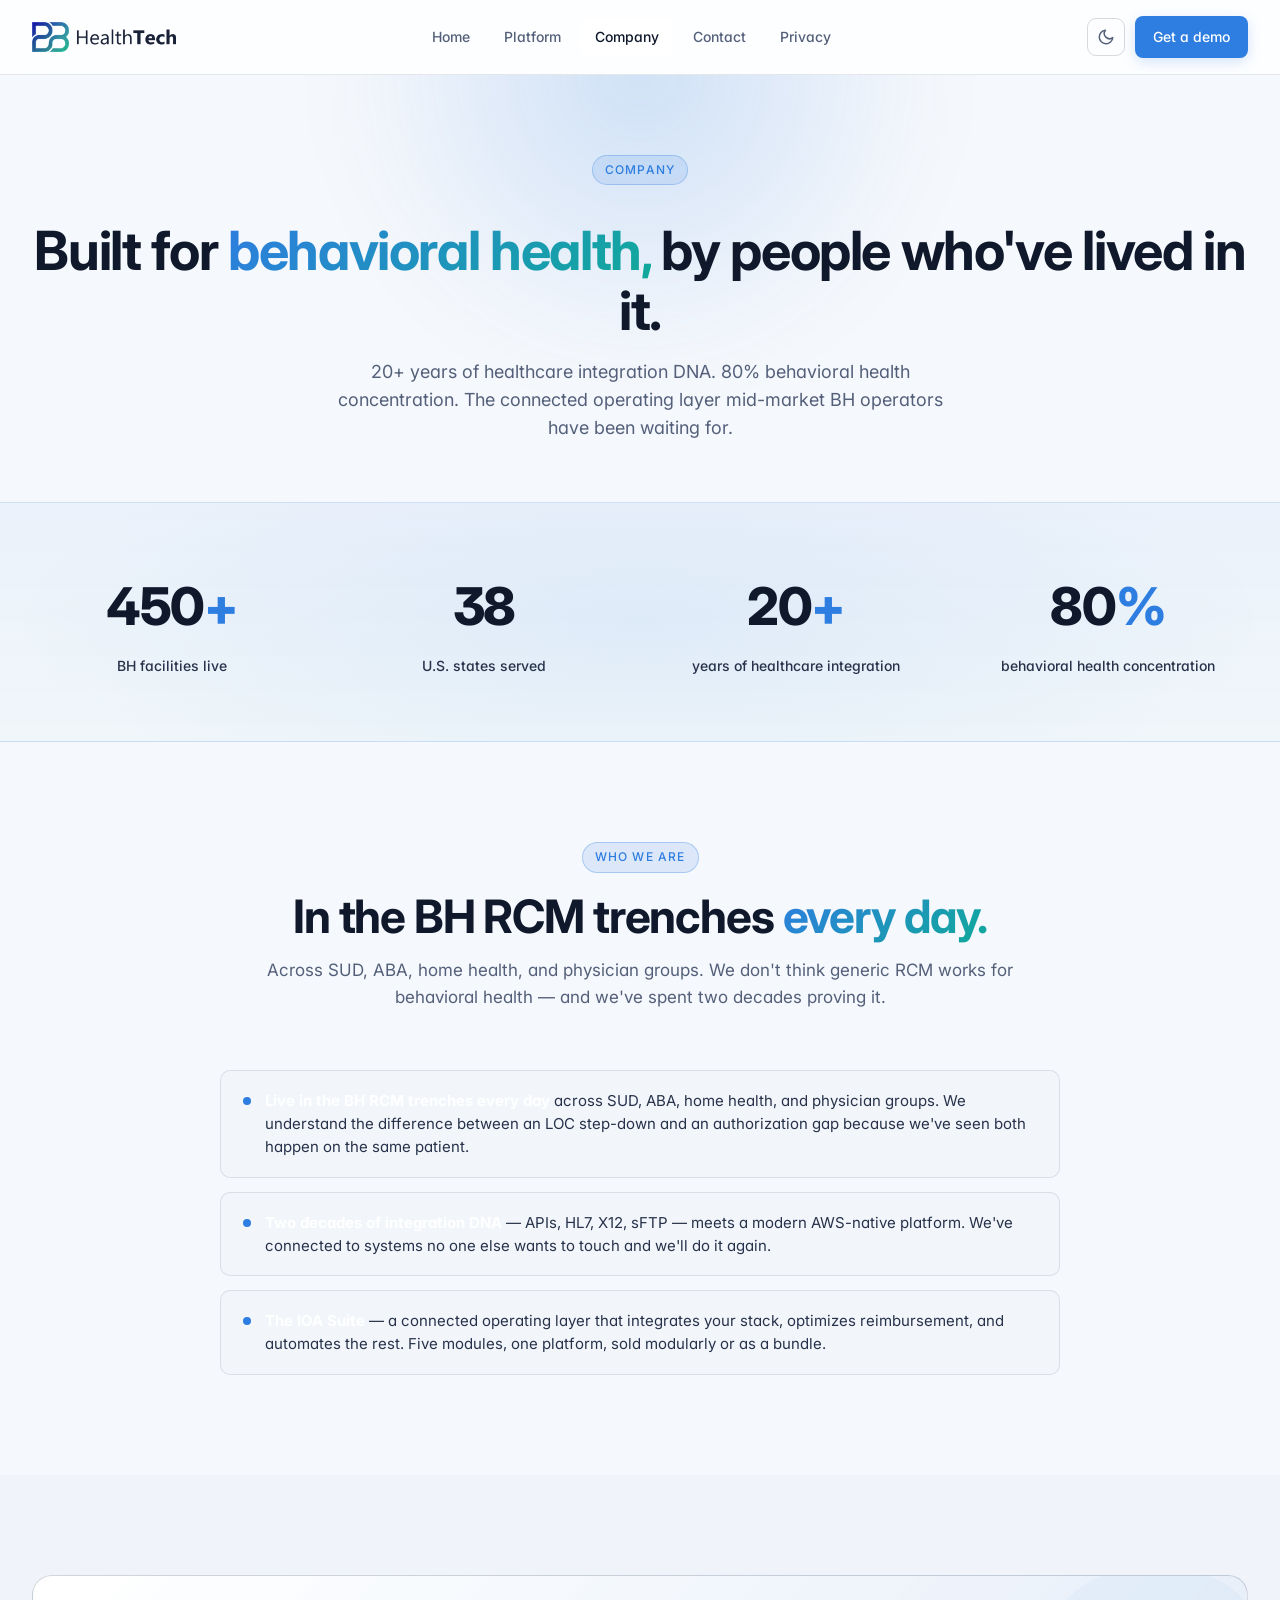
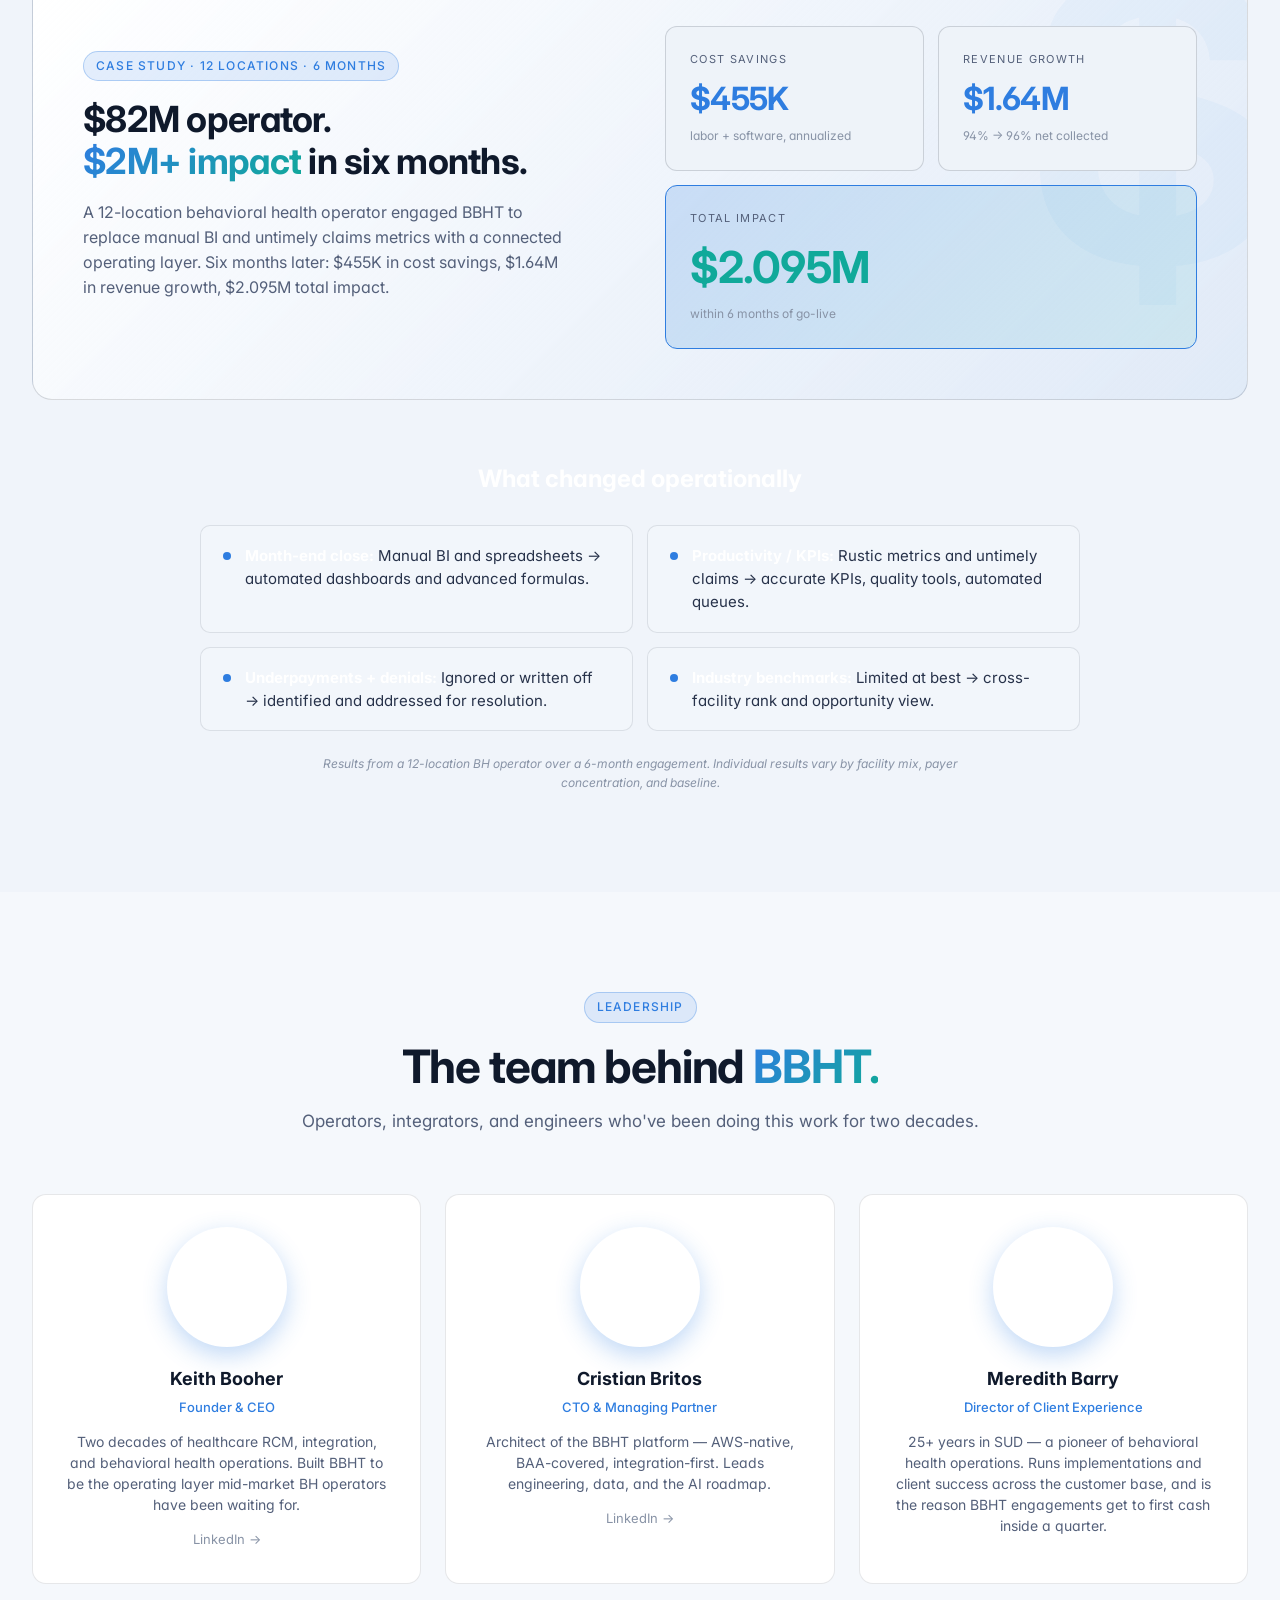
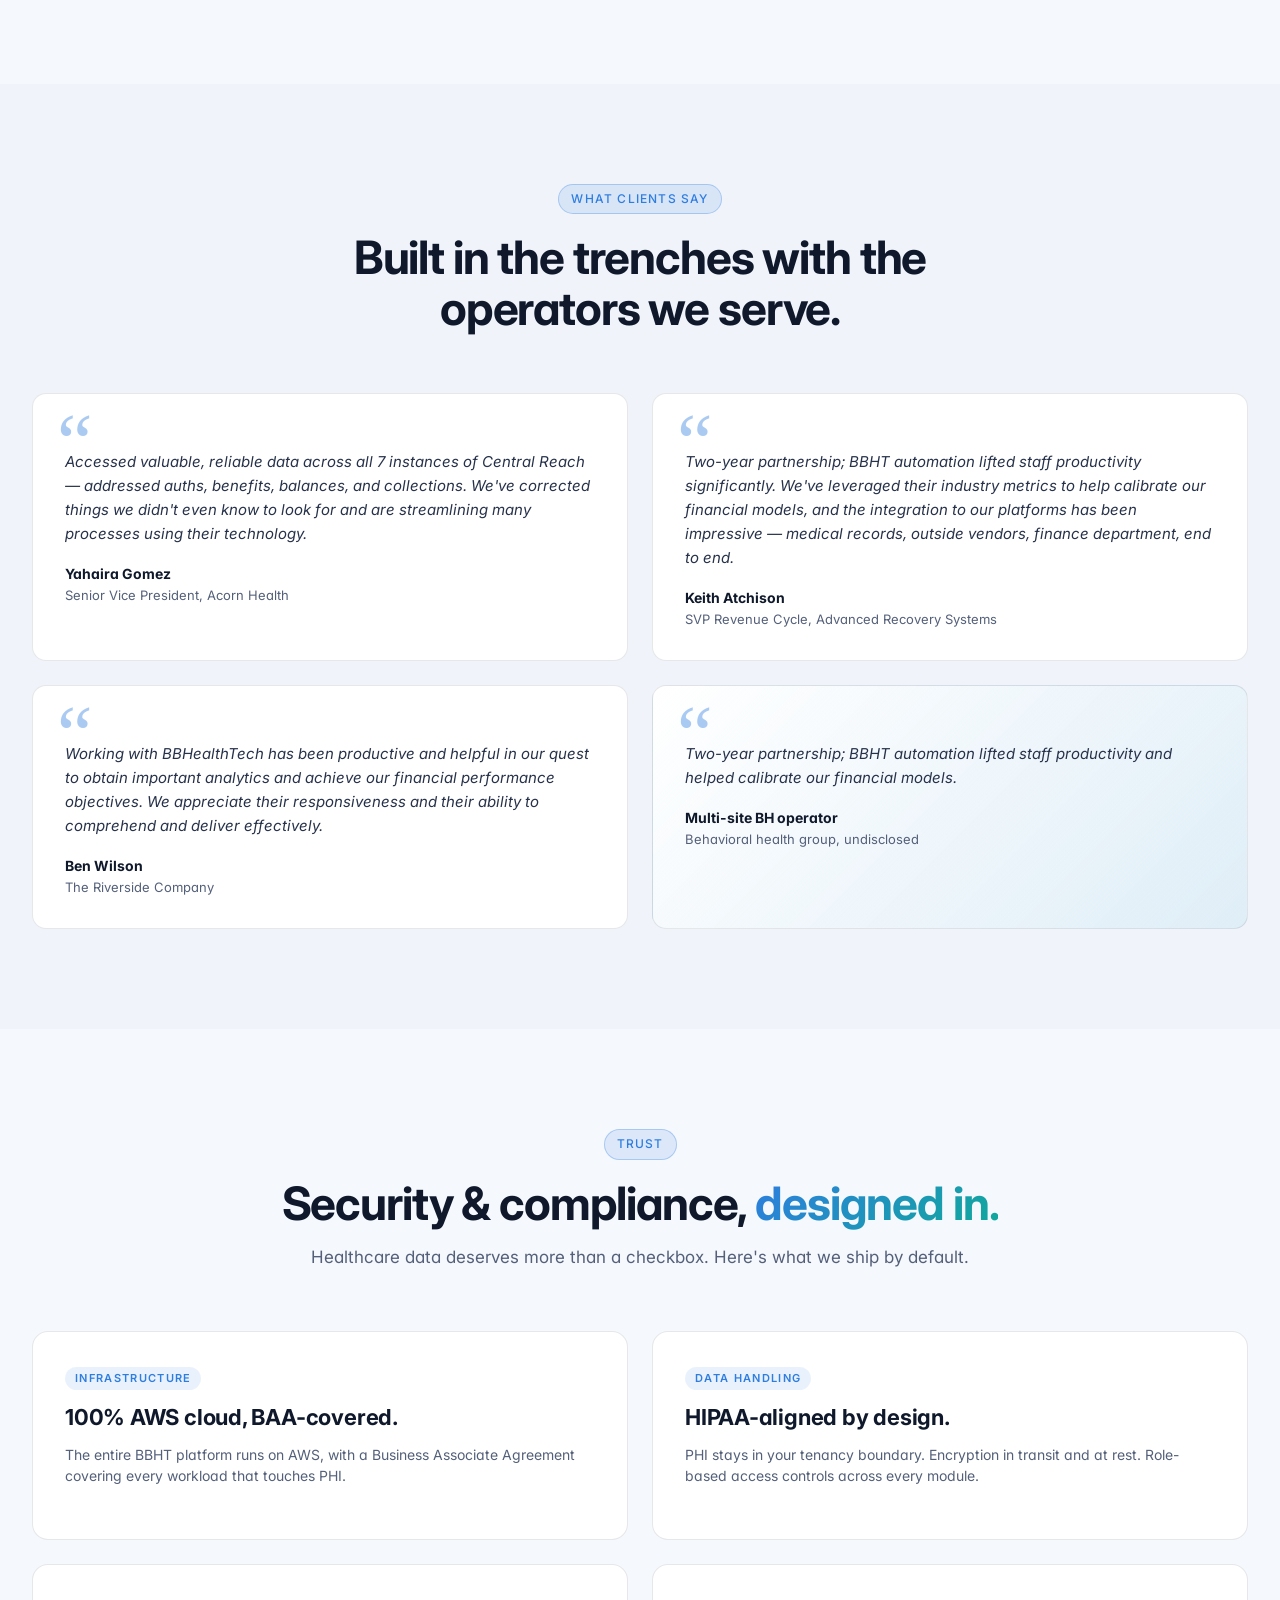
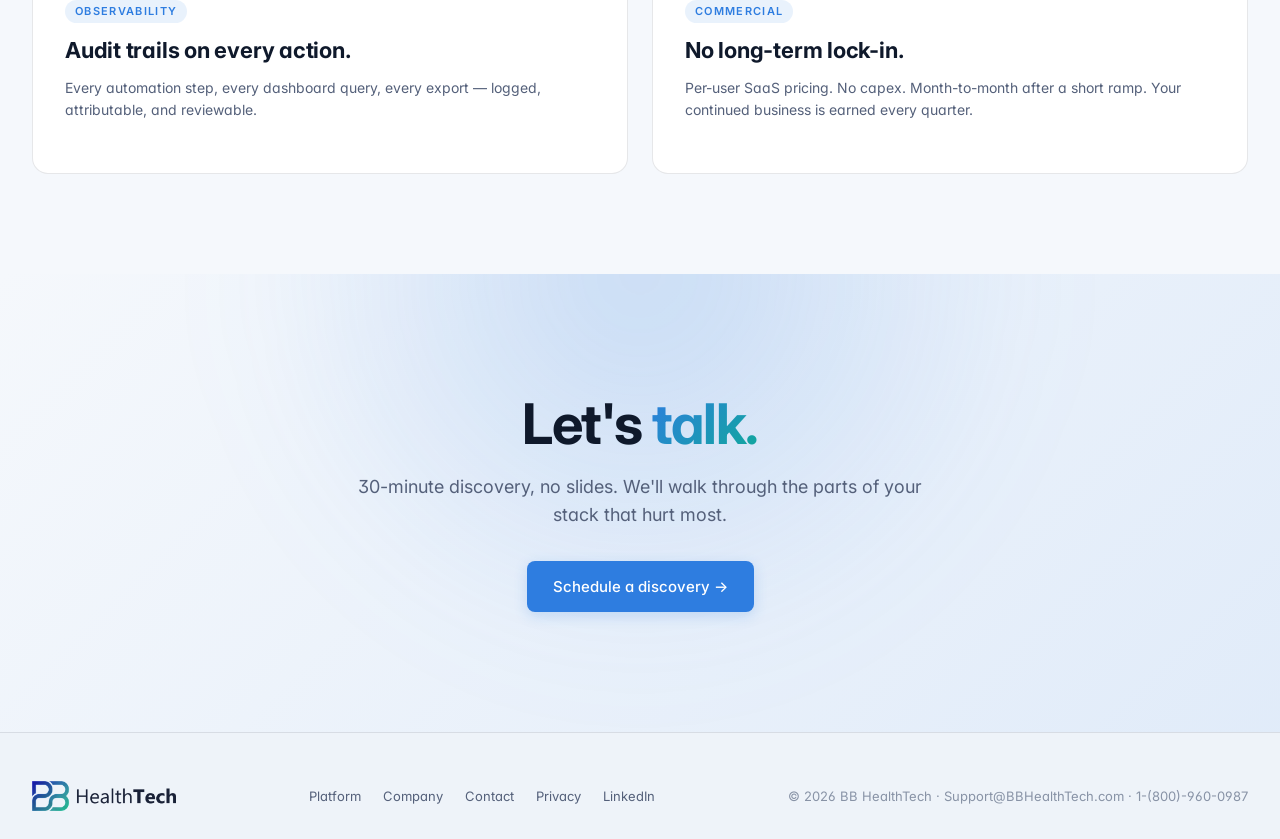
==== commit a5a96bab: "Fix hover effects and border-color on client testimonials" ====
--- a/company.html
+++ b/company.html
@@ -146,7 +146,7 @@
         <p>Working with BBHealthTech has been productive and helpful in our quest to obtain important analytics and achieve our financial performance objectives. We appreciate their responsiveness and their ability to comprehend and deliver effectively.</p>
         <div class="who"><b>Ben Wilson</b>The Riverside Company</div>
       </div>
-      <div class="testimonial" style="background:linear-gradient(135deg,var(--surface) 0%,rgba(31,169,217,.08) 100%);border-color:var(--cyan)">
+      <div class="testimonial" style="background:linear-gradient(135deg,var(--surface) 0%,rgba(31,169,217,.08) 100%)">
         <p>Two-year partnership; BBHT automation lifted staff productivity and helped calibrate our financial models.</p>
         <div class="who"><b>Multi-site BH operator</b>Behavioral health group, undisclosed</div>
       </div>
--- a/styles.css
+++ b/styles.css
@@ -288,7 +288,8 @@
 
 /* ---------- TESTIMONIAL ---------- */
 .testimonial-grid{display:grid;grid-template-columns:repeat(2,1fr);gap:24px}
-.testimonial{background:var(--surface);border:1px solid var(--line);border-radius:14px;padding:32px;position:relative}
+.testimonial{background:var(--surface);border:1px solid var(--line);border-radius:14px;padding:32px;position:relative;transition:all .2s}
+.testimonial:hover{border-color:var(--cyan);transform:translateY(-3px)}
 .testimonial::before{content:"\201C";position:absolute;top:8px;left:24px;font-size:80px;color:var(--cyan);line-height:1;opacity:.4;font-family:Georgia,serif}
 .testimonial p{margin:24px 0 18px;color:var(--text);font-size:15px;line-height:1.6;font-style:italic}
 .testimonial .who{color:var(--text-2);font-size:13px;line-height:1.4}
